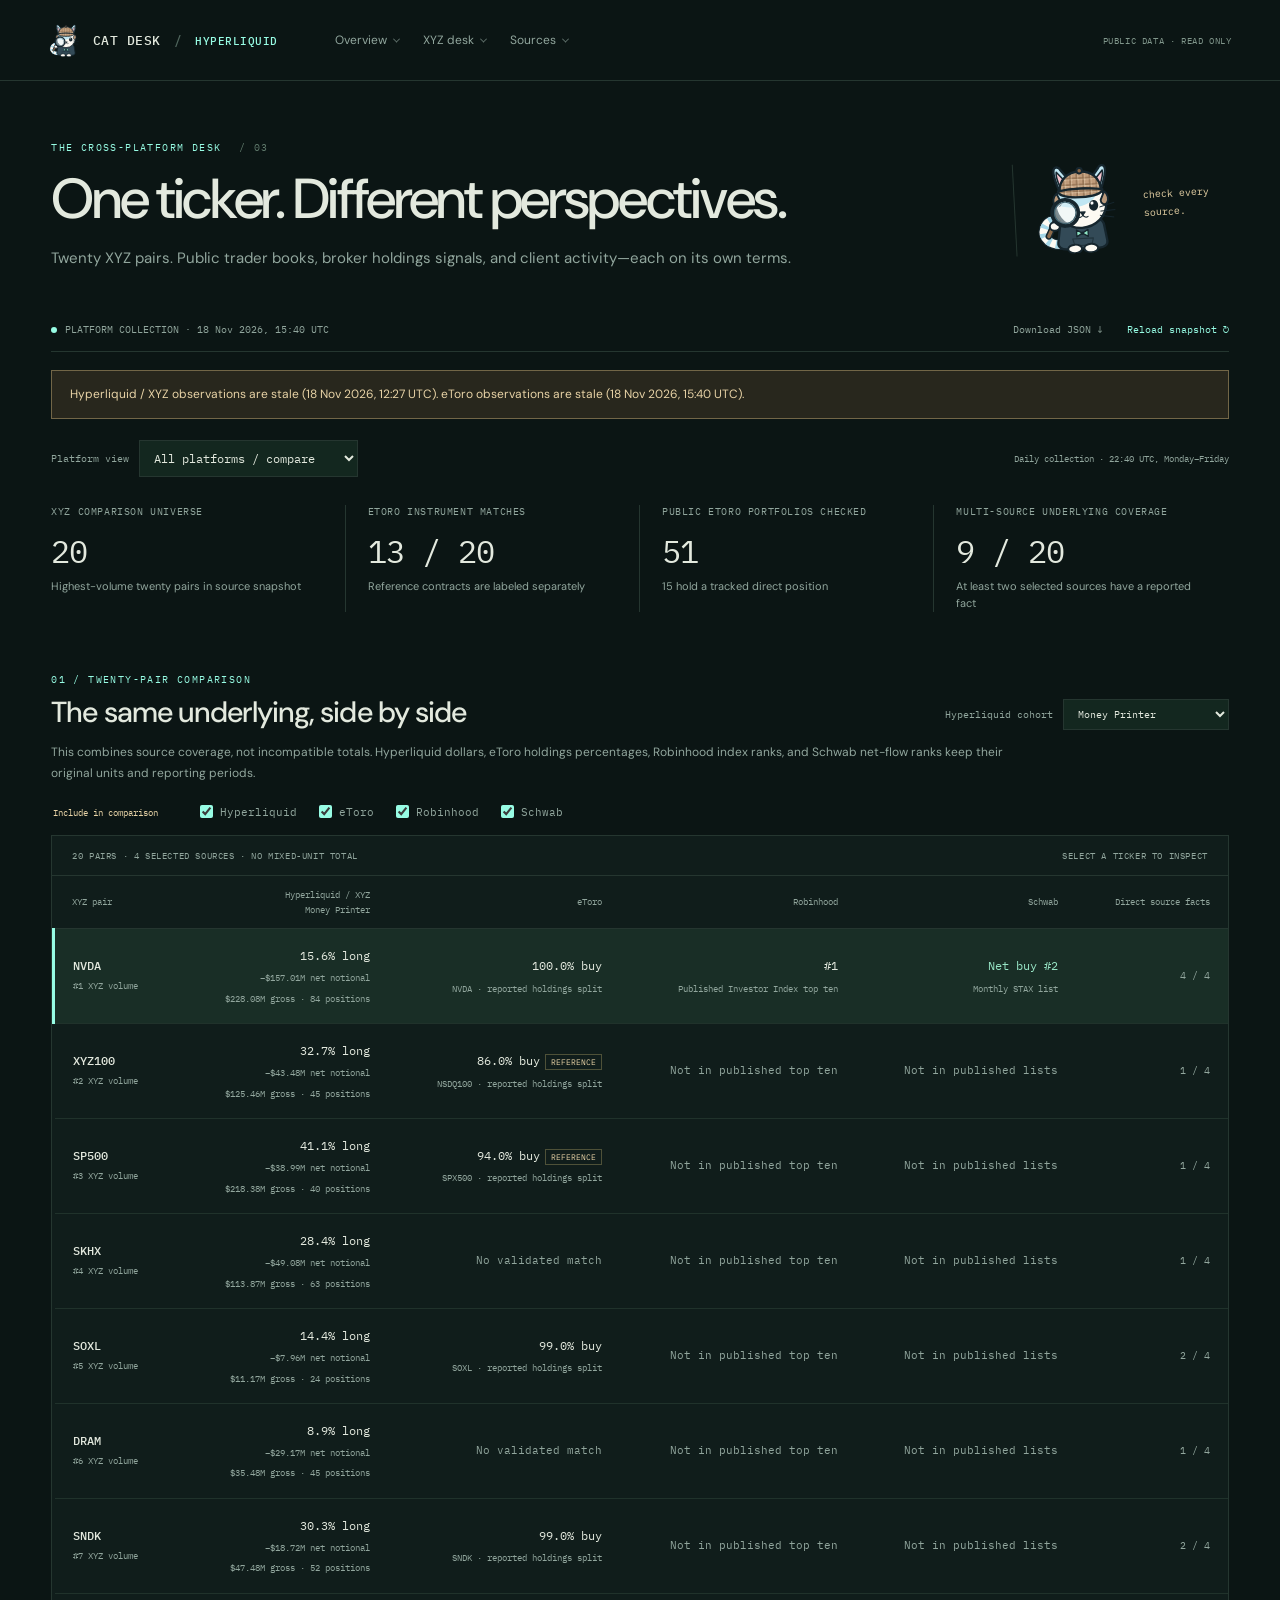
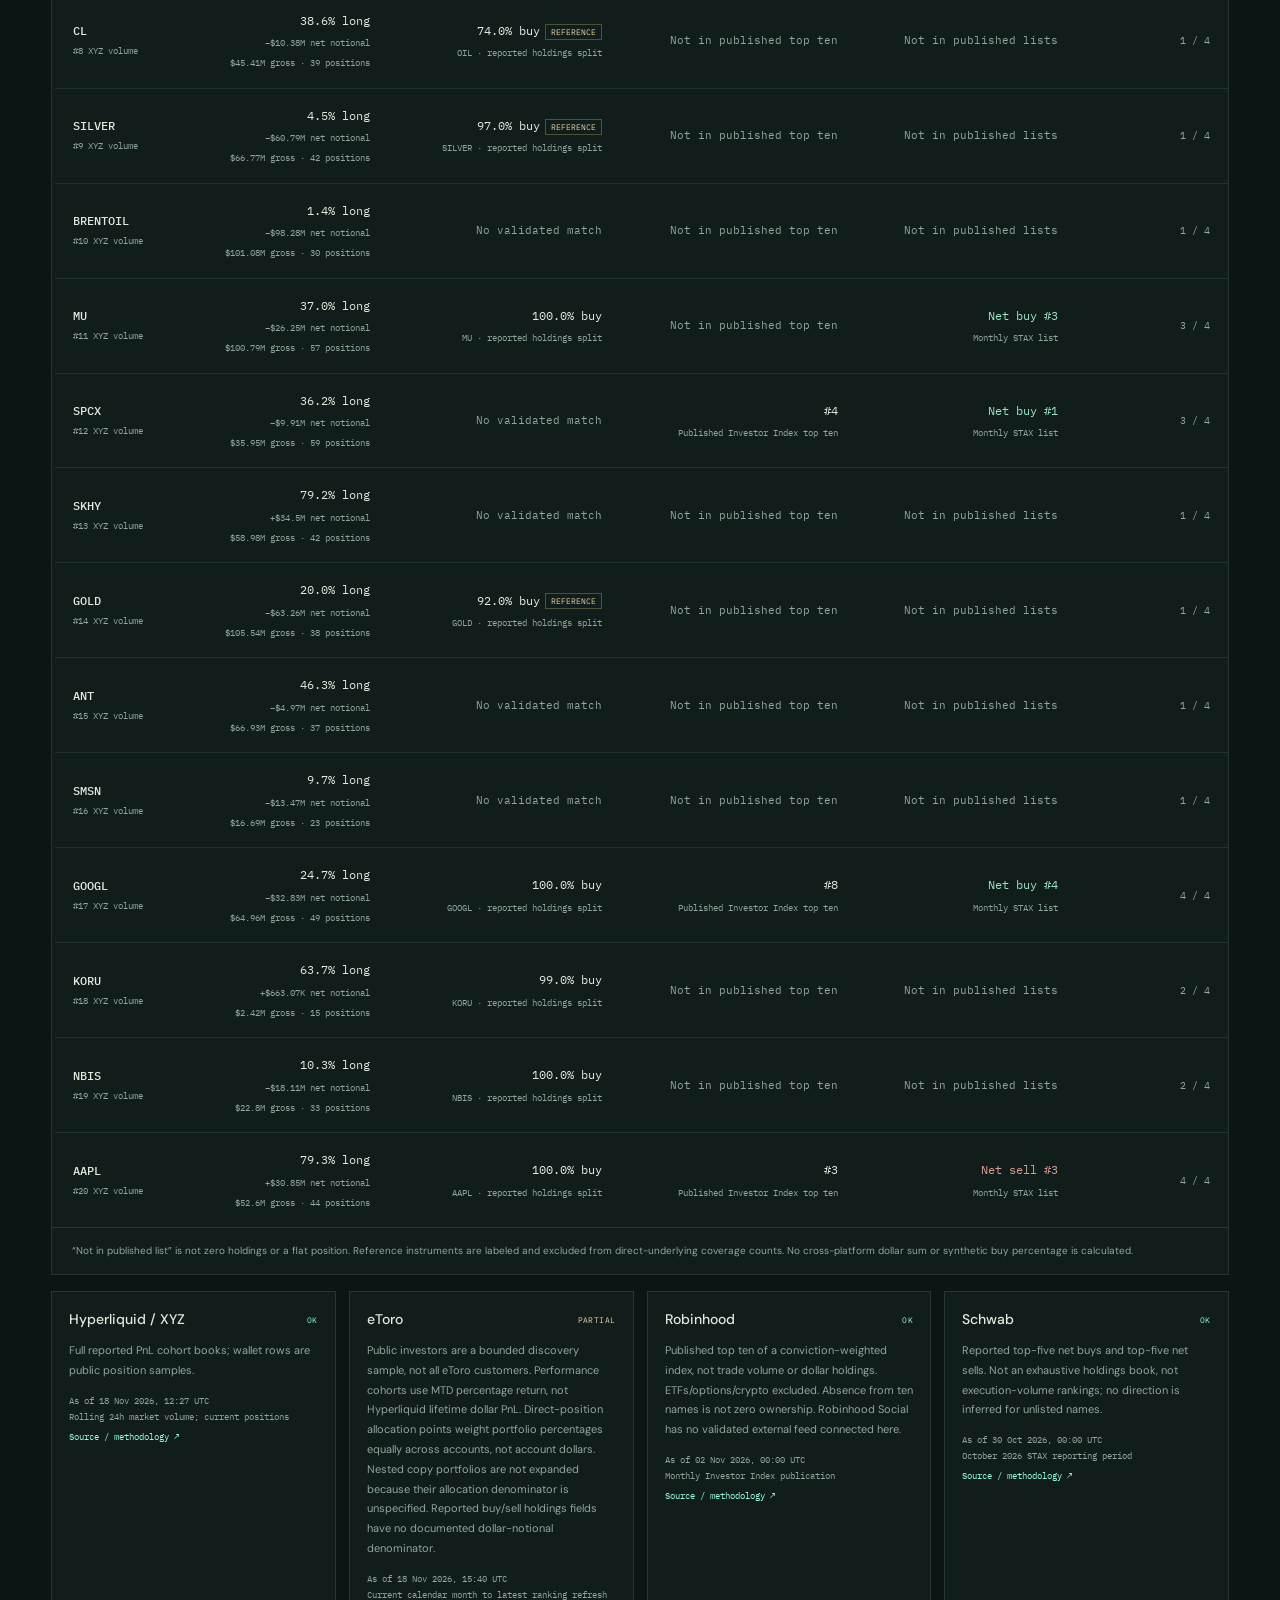
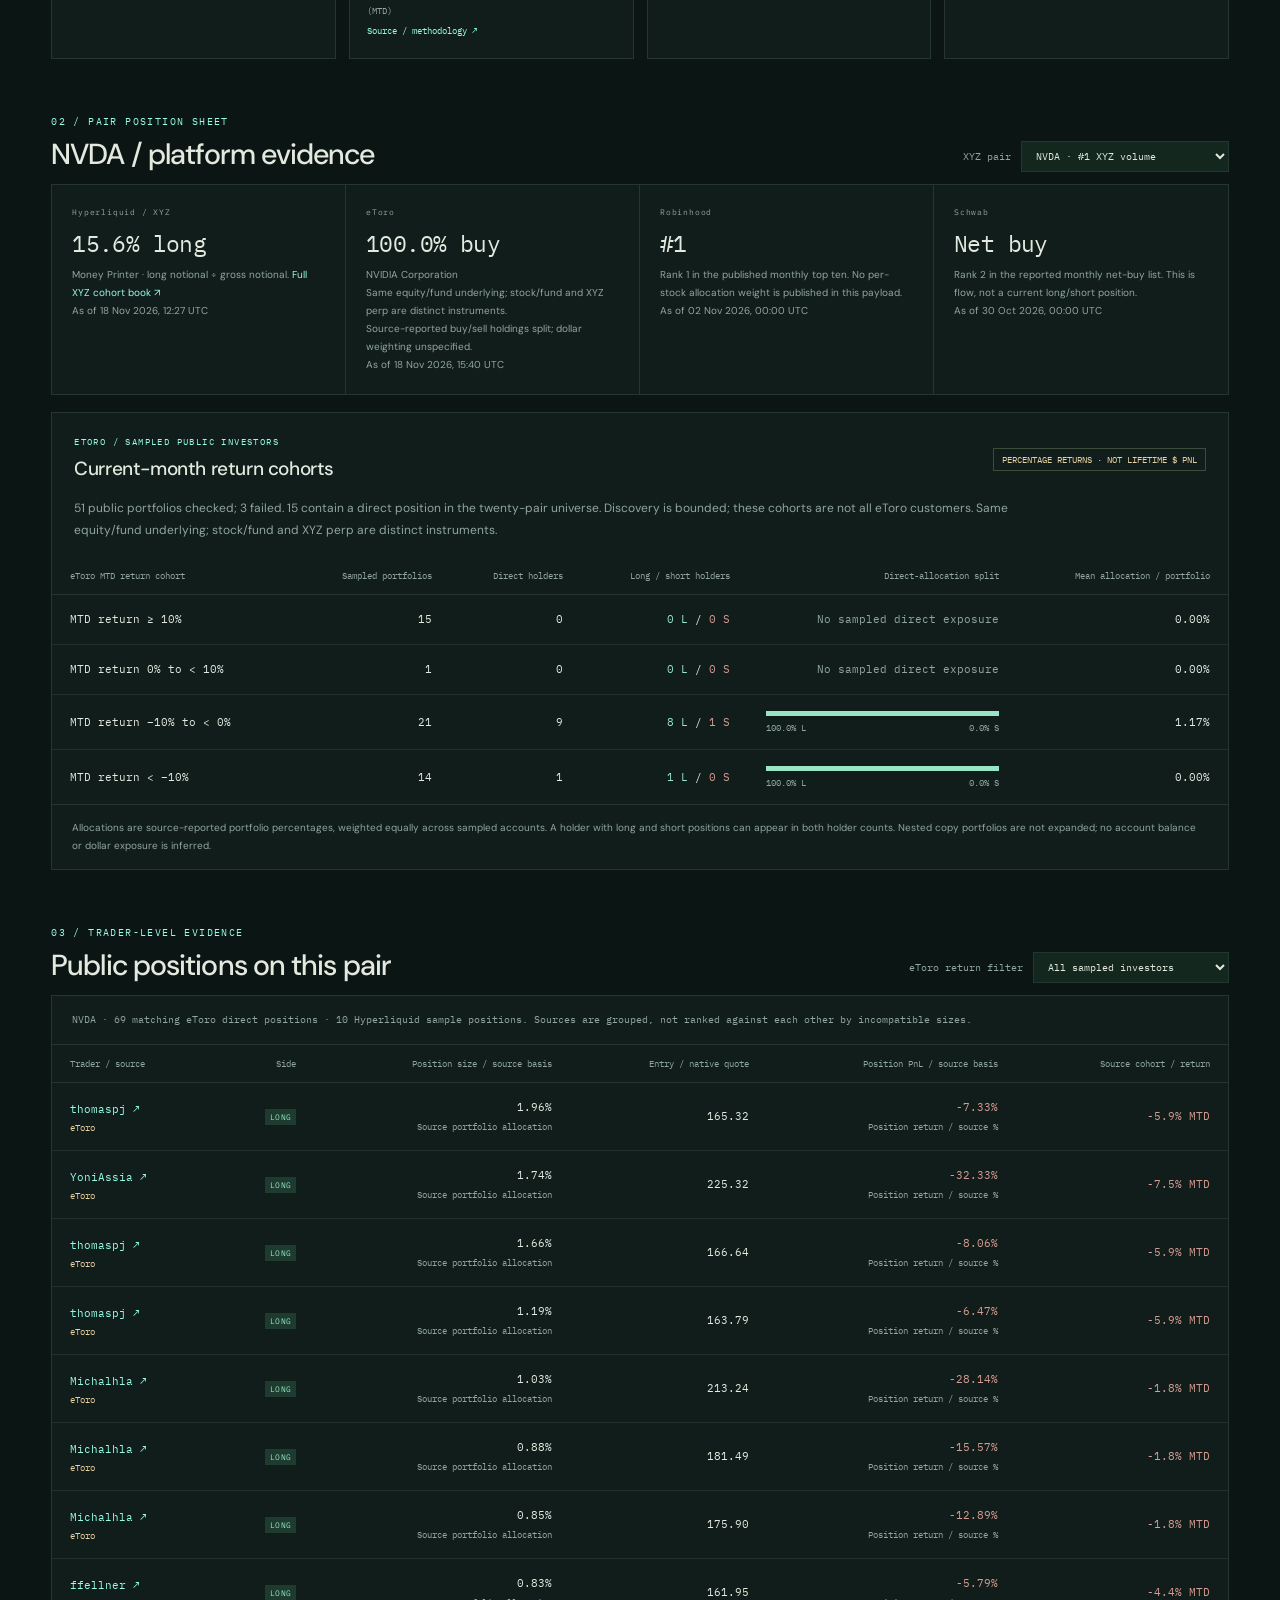
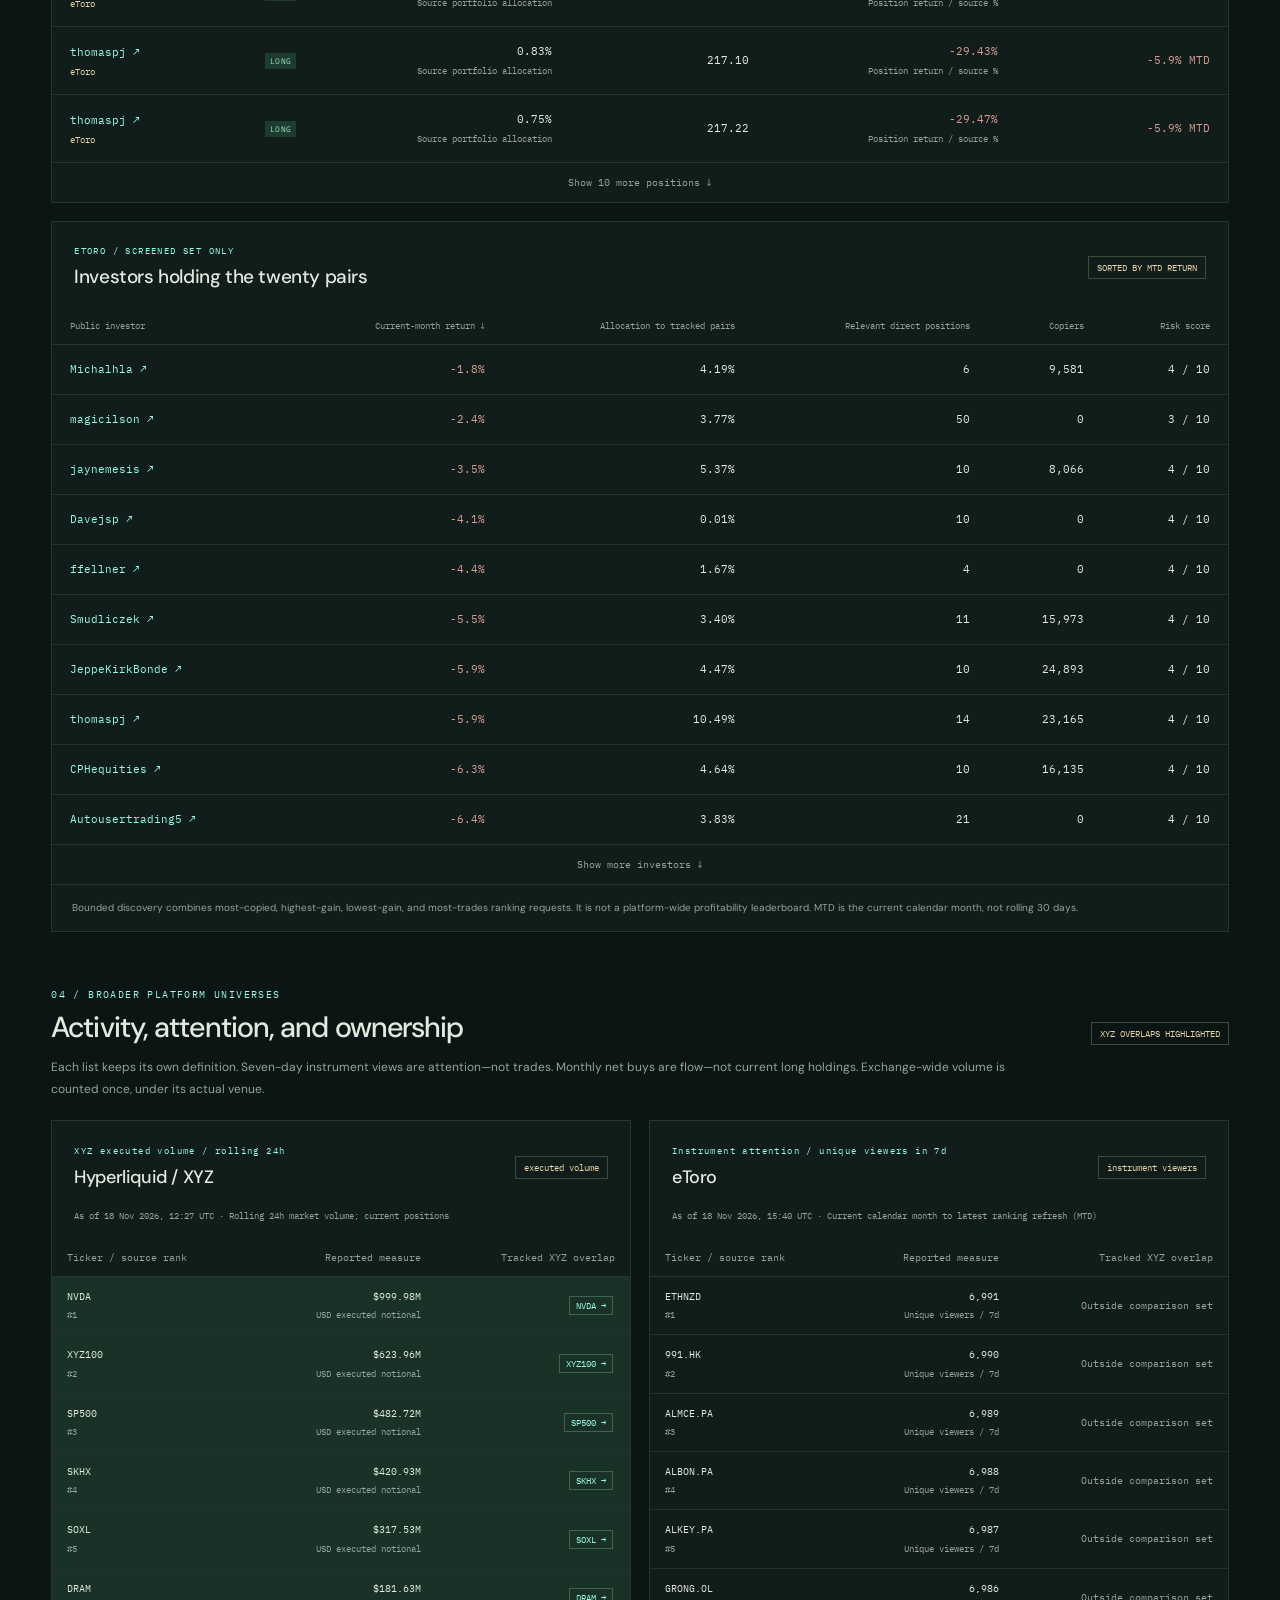
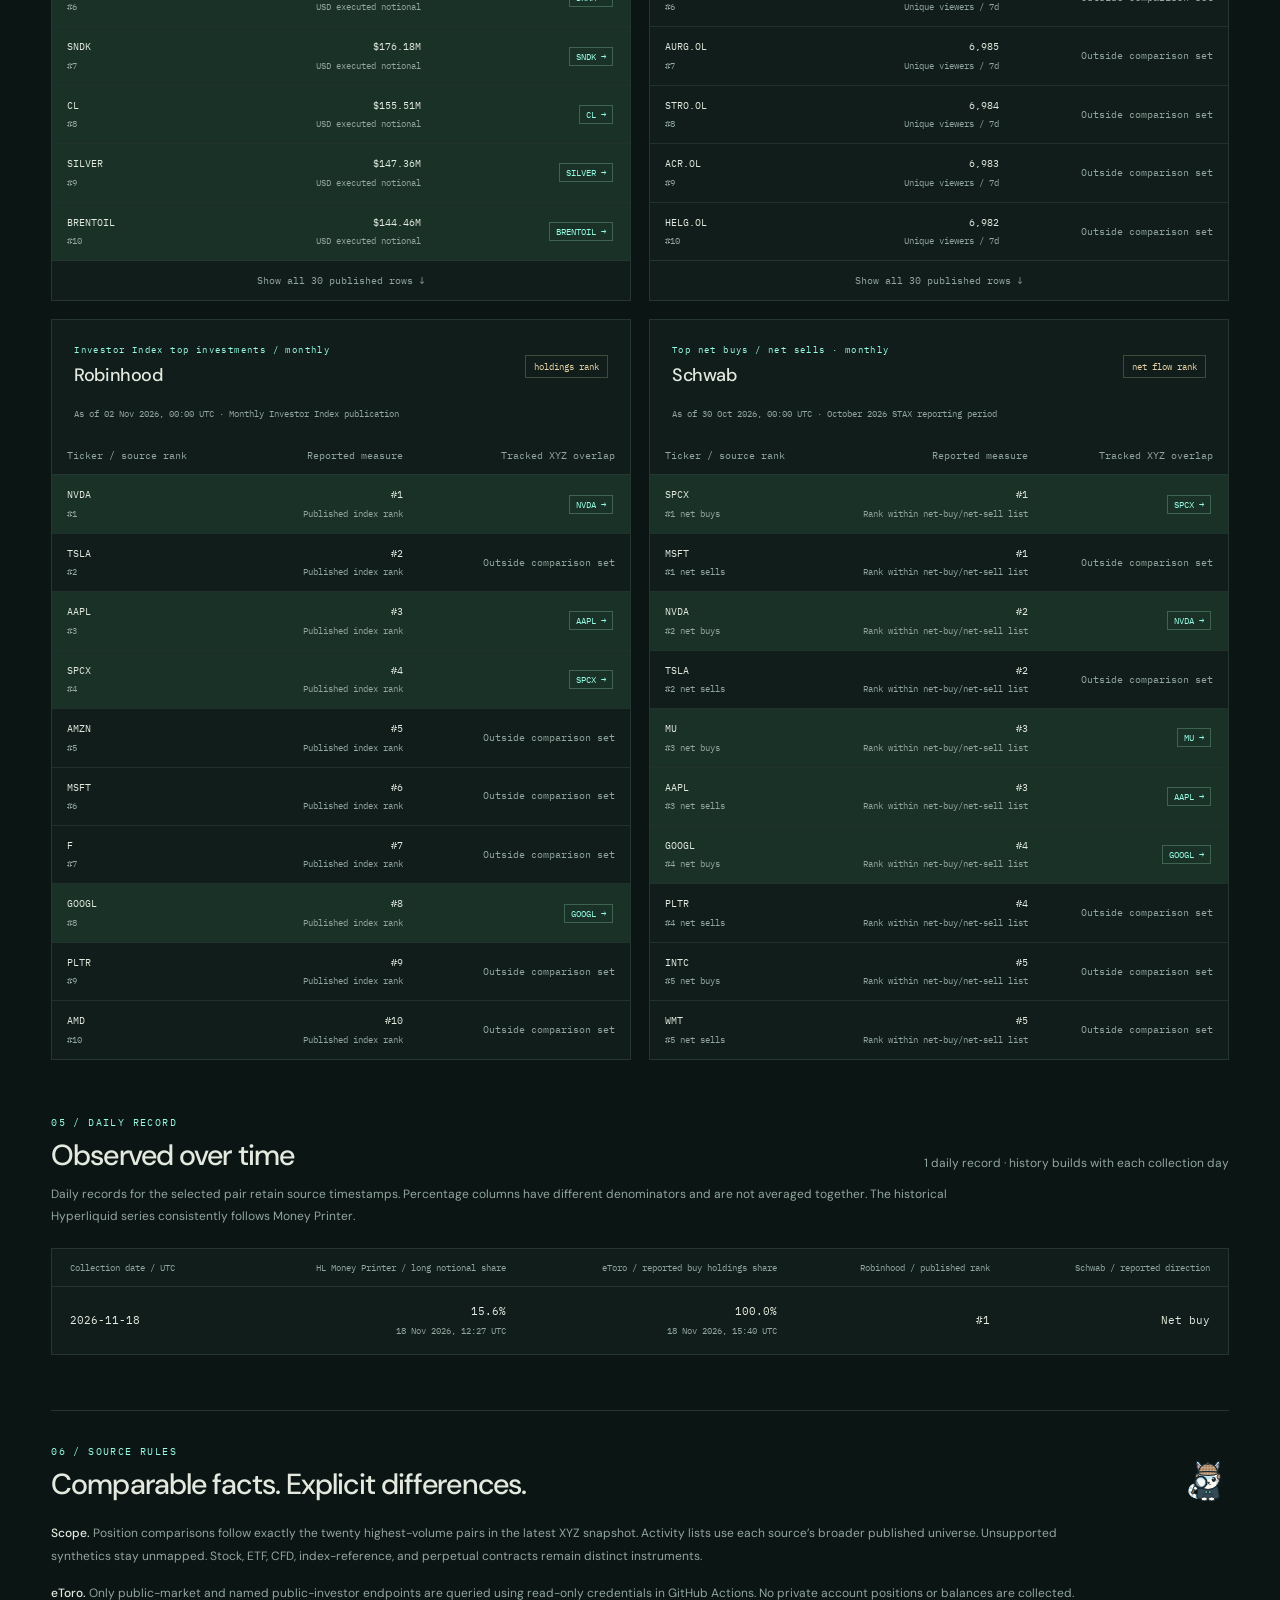
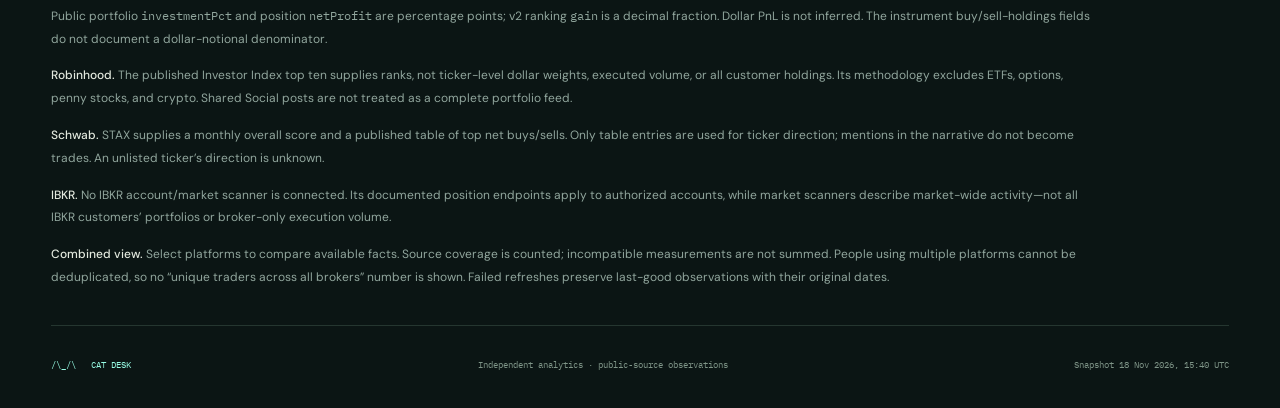
==== platforms.html @ 99322311 "Add individual and combined broker views with public eToro portfolios" ====
<!doctype html>
<html lang="en">
<head>
  <meta charset="utf-8">
  <meta name="viewport" content="width=device-width, initial-scale=1">
  <meta name="theme-color" content="#0b1514">
  <meta name="description" content="Compare twenty XYZ pairs with eToro public portfolios, Robinhood index investments, and Schwab client activity. Individual platform views and source-labeled comparisons.">
  <title>Across Platforms — Cat Desk</title>
  <link rel="icon" href="assets/cat-detective.svg" type="image/svg+xml">
  <link rel="stylesheet" href="styles.css">
  <link rel="stylesheet" href="platforms.css">
  <script src="nav.js" defer></script>
  <script src="platforms.js" defer></script>
</head>
<body>
  <a class="skip-link" href="#comparison">Skip to platform comparison</a>
  <header class="topbar">
    <a class="brand" href="index.html"><img src="assets/cat-detective.svg" width="34" height="34" alt=""><span>CAT DESK<span class="brand-divider">/</span><span class="brand-network">HYPERLIQUID</span></span></a>
    <button class="nav-burger" type="button" aria-expanded="false" aria-controls="site-nav">MENU</button>
    <nav id="site-nav" aria-label="Main navigation">
      <div class="nav-dd"><button type="button" aria-expanded="false">Overview</button><div class="nav-menu">
        <a href="index.html">Dashboard home</a>
        <a href="index.html#cohorts">Where the money sits</a>
        <a href="index.html#allocation">Asset allocation</a>
        <a href="index.html#book">Inside the book</a>
        <a href="index.html#positions">Largest open positions</a>
      </div></div>
      <div class="nav-dd"><button type="button" aria-expanded="false">XYZ desk</button><div class="nav-menu">
        <a href="xyz.html#matrix">Cohort matrix</a>
        <a href="xyz.html#pair-detail">Pair breakdown</a>
        <a href="xyz.html#pair-trades">Open trades</a>
        <a href="xyz.html#tradfi">TradFi markets</a>
        <a href="index.html#xyz">xyz specialists</a>
        <a href="platforms.html">Across platforms</a>
      </div></div>
      <div class="nav-dd"><button type="button" aria-expanded="false">Sources</button><div class="nav-menu">
        <a href="index.html#sources">Data sources</a>
        <a href="xyz.html#method">Coverage &amp; method</a>
      </div></div>
    </nav>
    <span class="desk-tag">PUBLIC DATA · READ ONLY</span>
  </header>

  <main class="container">
    <section class="hero" aria-labelledby="page-title"><div><p class="eyebrow">THE CROSS-PLATFORM DESK <span>/ 03</span></p><h1 id="page-title">One ticker. Different perspectives.</h1><p class="intro">Twenty XYZ pairs. Public trader books, broker holdings signals, and client activity—each on its own terms.</p></div><div class="hero-cat"><img src="assets/cat-detective.svg" width="92" height="92" alt="Detective cat mascot"><span>check every source.</span></div></section>
    <div class="statusbar"><span id="platform-freshness" role="status">Loading platform snapshots…</span><div><a href="data/platforms.json" download="cat-desk-platforms.json">Download JSON ↓</a><button type="button" id="platform-reload" class="text-button">Reload snapshot ↻</button></div></div>
    <div class="notice" id="platform-notice" role="status" hidden></div>
    <noscript><p class="notice">Enable JavaScript or download the <a href="data/platforms.json">platform snapshot</a>.</p></noscript>
    <div class="platform-toolbar"><div><label for="platform-view">Platform view</label><select id="platform-view"><option value="all">All platforms / compare</option><option value="hyperliquid">Hyperliquid / XYZ</option><option value="etoro">eToro</option><option value="robinhood">Robinhood</option><option value="schwab">Schwab</option><option value="ibkr">IBKR / access status</option></select></div><span>Daily collection · 22:40 UTC, Monday–Friday</span></div>
    <section id="platform-kpis" class="kpis" aria-label="Cross-platform coverage"></section>

    <section id="comparison" class="section" aria-labelledby="comparison-heading"><div class="section-head"><div><p class="eyebrow">01 / TWENTY-PAIR COMPARISON</p><h2 id="comparison-heading">The same underlying, side by side</h2></div><div class="platform-field"><label for="hl-cohort">Hyperliquid cohort</label><select id="hl-cohort"></select></div></div><p class="section-note">This combines source coverage, not incompatible totals. Hyperliquid dollars, eToro holdings percentages, Robinhood index ranks, and Schwab net-flow ranks keep their original units and reporting periods.</p>
      <fieldset class="compare-sources" id="compare-sources"><legend>Include in comparison</legend><label><input type="checkbox" value="hyperliquid" checked> Hyperliquid</label><label><input type="checkbox" value="etoro" checked> eToro</label><label><input type="checkbox" value="robinhood" checked> Robinhood</label><label><input type="checkbox" value="schwab" checked> Schwab</label></fieldset>
      <div class="panel"><div class="panel-meta"><span id="comparison-coverage"></span><span>SELECT A TICKER TO INSPECT</span></div><div class="table-scroll"><table class="platform-comparison"><thead id="comparison-head"></thead><tbody id="comparison-rows"></tbody></table></div><p class="footnote table-footnote">“Not in published list” is not zero holdings or a flat position. Reference instruments are labeled and excluded from direct-underlying coverage counts. No cross-platform dollar sum or synthetic buy percentage is calculated.</p></div>
      <div id="platform-cards" class="platform-cards" aria-label="Platform measurement and freshness"></div>
    </section>

    <section id="platform-pair" class="section" aria-labelledby="platform-pair-heading"><div class="section-head"><div><p class="eyebrow">02 / PAIR POSITION SHEET</p><h2 id="platform-pair-heading">Pair detail</h2></div><div class="platform-field"><label for="platform-pair-select">XYZ pair</label><select id="platform-pair-select"></select></div></div><div id="pair-facts" class="pair-facts"></div>
      <section id="etoro-cohorts" class="panel" aria-labelledby="etoro-cohort-heading"><div class="panel-heading"><div><p class="eyebrow">ETORO / SAMPLED PUBLIC INVESTORS</p><h3 id="etoro-cohort-heading">Current-month return cohorts</h3></div><span class="chip">PERCENTAGE RETURNS · NOT LIFETIME $ PNL</span></div><p class="section-note panel-note" id="etoro-sample-note"></p><div class="table-scroll"><table><thead><tr><th scope="col">eToro MTD return cohort</th><th scope="col">Sampled portfolios</th><th scope="col">Direct holders</th><th scope="col">Long / short holders</th><th scope="col">Direct-allocation split</th><th scope="col">Mean allocation / portfolio</th></tr></thead><tbody id="etoro-cohort-rows"></tbody></table></div><p class="footnote table-footnote">Allocations are source-reported portfolio percentages, weighted equally across sampled accounts. A holder with long and short positions can appear in both holder counts. Nested copy portfolios are not expanded; no account balance or dollar exposure is inferred.</p></section>
    </section>

    <section id="public-traders" class="section" aria-labelledby="public-trader-heading"><div class="section-head"><div><p class="eyebrow">03 / TRADER-LEVEL EVIDENCE</p><h2 id="public-trader-heading">Public positions on this pair</h2></div><div class="platform-field"><label for="public-cohort-filter">eToro return filter</label><select id="public-cohort-filter"><option value="all">All sampled investors</option><option value="positive">Non-negative MTD return</option><option value="negative">Negative MTD return</option><option value="strong_gain">MTD ≥ 10%</option><option value="gain">MTD 0% to &lt; 10%</option><option value="loss">MTD −10% to &lt; 0%</option><option value="large_loss">MTD &lt; −10%</option></select></div></div><div class="panel"><p class="coverage-strip" id="public-position-coverage"></p><div class="table-scroll"><table><thead><tr><th scope="col">Trader / source</th><th scope="col">Side</th><th scope="col">Position size / source basis</th><th scope="col">Entry / native quote</th><th scope="col">Position PnL / source basis</th><th scope="col">Source cohort / return</th></tr></thead><tbody id="public-position-rows"></tbody></table></div><button type="button" class="more-button" id="more-public-positions" hidden>Show more public positions ↓</button></div>
      <section id="etoro-investors" class="panel investor-panel" aria-labelledby="investor-heading"><div class="panel-heading"><div><p class="eyebrow">ETORO / SCREENED SET ONLY</p><h3 id="investor-heading">Investors holding the twenty pairs</h3></div><span class="chip">SORTED BY MTD RETURN</span></div><div class="table-scroll"><table><thead><tr><th scope="col">Public investor</th><th scope="col">Current-month return ↓</th><th scope="col">Allocation to tracked pairs</th><th scope="col">Relevant direct positions</th><th scope="col">Copiers</th><th scope="col">Risk score</th></tr></thead><tbody id="investor-rows"></tbody></table></div><button class="more-button" id="more-investors" type="button" hidden>Show more investors ↓</button><p class="footnote table-footnote">Bounded discovery combines most-copied, highest-gain, lowest-gain, and most-trades ranking requests. It is not a platform-wide profitability leaderboard. MTD is the current calendar month, not rolling 30 days.</p></section>
    </section>

    <section id="platform-activity" class="section" aria-labelledby="activity-heading"><div class="section-head"><div><p class="eyebrow">04 / BROADER PLATFORM UNIVERSES</p><h2 id="activity-heading">Activity, attention, and ownership</h2></div><span class="chip">XYZ OVERLAPS HIGHLIGHTED</span></div><p class="section-note">Each list keeps its own definition. Seven-day instrument views are attention—not trades. Monthly net buys are flow—not current long holdings. Exchange-wide volume is counted once, under its actual venue.</p><div id="activity-boards" class="activity-boards"></div></section>

    <section id="platform-history" class="section" aria-labelledby="history-heading"><div class="section-head"><div><p class="eyebrow">05 / DAILY RECORD</p><h2 id="history-heading">Observed over time</h2></div><span class="small muted" id="history-note"></span></div><p class="section-note">Daily records for the selected pair retain source timestamps. Percentage columns have different denominators and are not averaged together. The historical Hyperliquid series consistently follows Money Printer.</p><div class="panel"><div class="table-scroll"><table><thead id="platform-history-head"></thead><tbody id="platform-history-rows"></tbody></table></div></div></section>

    <section id="platform-method" class="section source-section" aria-labelledby="platform-method-heading"><div class="section-head"><div><p class="eyebrow">06 / SOURCE RULES</p><h2 id="platform-method-heading">Comparable facts. Explicit differences.</h2></div><img src="assets/cat-detective.svg" width="42" height="42" alt=""></div><div class="reading-guide platform-guide"><p><strong>Scope.</strong> Position comparisons follow exactly the twenty highest-volume pairs in the latest XYZ snapshot. Activity lists use each source’s broader published universe. Unsupported synthetics stay unmapped. Stock, ETF, CFD, index-reference, and perpetual contracts remain distinct instruments.</p><p><strong>eToro.</strong> Only public-market and named public-investor endpoints are queried using read-only credentials in GitHub Actions. No private account positions or balances are collected. Public portfolio <code>investmentPct</code> and position <code>netProfit</code> are percentage points; v2 ranking <code>gain</code> is a decimal fraction. Dollar PnL is not inferred. The instrument buy/sell-holdings fields do not document a dollar-notional denominator.</p><p><strong>Robinhood.</strong> The published Investor Index top ten supplies ranks, not ticker-level dollar weights, executed volume, or all customer holdings. Its methodology excludes ETFs, options, penny stocks, and crypto. Shared Social posts are not treated as a complete portfolio feed.</p><p><strong>Schwab.</strong> STAX supplies a monthly overall score and a published table of top net buys/sells. Only table entries are used for ticker direction; mentions in the narrative do not become trades. An unlisted ticker’s direction is unknown.</p><p><strong>IBKR.</strong> No IBKR account/market scanner is connected. Its documented position endpoints apply to authorized accounts, while market scanners describe market-wide activity—not all IBKR customers’ portfolios or broker-only execution volume.</p><p><strong>Combined view.</strong> Select platforms to compare available facts. Source coverage is counted; incompatible measurements are not summed. People using multiple platforms cannot be deduplicated, so no “unique traders across all brokers” number is shown. Failed refreshes preserve last-good observations with their original dates.</p></div></section>
    <footer><a class="footer-brand" href="index.html">/\_/\ &nbsp; CAT DESK</a><span>Independent analytics · public-source observations</span><span id="platform-build-time"></span></footer>
  </main>
</body>
</html>
---- styles.css ----
@import url('https://fonts.googleapis.com/css2?family=DM+Sans:wght@400;450;500;550;600;650;700&family=IBM+Plex+Mono:wght@400;450;500;600&display=swap');

:root{color-scheme:dark;--bg:#0b1514;--panel:#101d1b;--raised:#162622;--line:#253630;--text:#e3e9de;--muted:#91a69d;--mint:#97fce4;--long:#97e5c5;--short:#d79c91;--sand:#e8d3a6;--mono:'IBM Plex Mono',Consolas,monospace;--sans:'DM Sans',Arial,sans-serif}
*{box-sizing:border-box}html{scroll-behavior:smooth;scroll-padding-top:28px}body{margin:0;background:var(--bg);color:var(--text);font:14px/1.55 var(--sans);-webkit-font-smoothing:antialiased}a{color:var(--mint);text-decoration:none}a:hover{text-decoration:underline;text-underline-offset:4px}button,select{font:inherit}button,a,select{-webkit-tap-highlight-color:transparent}button,select{color:var(--text);cursor:pointer}button:focus-visible,a:focus-visible,select:focus-visible,summary:focus-visible{outline:2px solid var(--mint);outline-offset:4px}button{border:1px solid var(--line);background:var(--raised)}button:disabled{cursor:wait;opacity:.65}[hidden]{display:none!important}h1,h2,h3,p{margin:0}h1,h2,h3{font-weight:500}h1{font-size:clamp(36px,4.4vw,61px);line-height:1.1;letter-spacing:-2.3px;margin:13px 0 17px}h2{font-size:29px;letter-spacing:-.9px;line-height:1.2}h3{font-size:19px;letter-spacing:-.4px}.mono,code{font-family:var(--mono)}.muted{color:var(--muted)}.small{font-size:12px}.positive{color:var(--long)}.negative{color:var(--short)}.sr-only{position:absolute;width:1px;height:1px;padding:0;margin:-1px;overflow:hidden;clip:rect(0,0,0,0);white-space:nowrap;border:0}.skip-link{position:absolute;top:-50px;left:20px;background:var(--mint);color:var(--bg);padding:10px;z-index:5}.skip-link:focus{top:10px}
.topbar{min-height:81px;border-bottom:1px solid var(--line);display:flex;align-items:center;gap:46px;padding:14px 3.8%}.brand{display:flex;align-items:center;gap:10px;color:var(--text);font:500 13px var(--mono);white-space:nowrap;letter-spacing:.5px}.brand:hover{text-decoration:none}.brand-divider{color:#50665d;margin:0 13px}.brand-network{font-size:11px;color:var(--mint)}nav{display:flex;gap:28px}nav a{font-size:12px;color:var(--muted)}nav a:hover{color:var(--text)}.desk-tag{margin-left:auto;font:9px var(--mono);color:#80968b;letter-spacing:.6px;white-space:nowrap}.container{max-width:1380px;margin:auto;padding:0 4%}.hero{display:flex;align-items:center;justify-content:space-between;padding:59px 0 39px;gap:20px}.eyebrow{color:var(--mint);font:10px/1.5 var(--mono);letter-spacing:1.4px}.eyebrow span{color:#617b6d;margin-left:10px}.intro{font-size:15px;color:var(--muted)}.hero-cat{display:flex;align-items:center;gap:16px;padding:0 12px 0 20px;border-left:1px solid var(--line);transform:rotate(-3deg)}.hero-cat img{display:block}.hero-cat span{font:10px var(--mono);color:var(--sand);width:74px;line-height:1.8}.statusbar{display:flex;justify-content:space-between;align-items:center;border-bottom:1px solid var(--line);padding:13px 0;font:10px/1.6 var(--mono);color:var(--muted);gap:16px}.statusbar>div{display:flex;gap:24px;align-items:center;white-space:nowrap}.statusbar a{color:var(--muted)}.text-button{border:0;background:transparent;padding:0;color:var(--mint);font:inherit}.status-dot{display:inline-block;width:6px;height:6px;background:var(--mint);margin-right:8px;border-radius:50%}.stale .status-dot{background:var(--sand)}.stale{color:var(--sand)}.notice{border:1px solid #726647;background:#28271d;color:var(--sand);padding:14px 18px;font-size:12px;margin-top:18px;overflow-wrap:anywhere}.kpis{display:grid;grid-template-columns:repeat(4,1fr);padding:28px 0 5px}.kpi{padding:0 22px;border-right:1px solid var(--line)}.kpi:first-child{padding-left:0}.kpi:last-child{border:0}.kpi-label{font:10px var(--mono);color:var(--muted);letter-spacing:.6px}.kpi-value{font:400 clamp(23px,2.5vw,34px) var(--mono);letter-spacing:-1px;margin:12px 0 6px}.kpi-sub{font-size:11px;color:var(--muted)}
.section{margin-top:55px}.section-head{display:flex;align-items:flex-end;justify-content:space-between;gap:20px;margin-bottom:12px}.section-head .eyebrow{margin-bottom:8px}.section-note{font-size:12px;color:var(--muted);max-width:960px;line-height:1.8;margin:0 0 20px}.segmented{display:inline-flex;border:1px solid var(--line);padding:3px;gap:3px;flex-shrink:0}.segmented button{font-size:11px;padding:7px 13px;border:0;background:transparent;color:var(--muted)}.segmented button[aria-pressed=true]{background:#294239;color:var(--mint)}.panel{border:1px solid var(--line);background:var(--panel)}.panel-meta{display:flex;align-items:center;justify-content:space-between;padding:14px 20px;font:9px var(--mono);letter-spacing:.6px;color:var(--muted);gap:20px;border-bottom:1px solid var(--line)}.legend{display:inline-flex;align-items:center;gap:7px;white-space:nowrap}.legend i{height:6px;width:6px;display:inline-block}.long-dot{background:var(--long)}.short-dot{background:var(--short);margin-left:10px}.table-scroll{overflow-x:auto;scrollbar-width:thin;scrollbar-color:#385348 transparent}table{width:100%;border-collapse:collapse;font-size:12px;text-align:right;white-space:nowrap;font-variant-numeric:tabular-nums}th{font:9px var(--mono);font-weight:400;color:var(--muted);padding:13px 18px;text-align:right;border-bottom:1px solid var(--line)}td{padding:16px 18px;border-bottom:1px solid #20322b;font-family:var(--mono);font-size:11px}th:first-child,td:first-child{text-align:left}tbody tr:last-child td{border-bottom:0}tbody tr:hover{background:#152821}.cohort-table td{padding-top:15px;padding-bottom:15px}.cohort-table th:first-child{width:21%}.cohort-table td:first-child{border-left:3px solid transparent;padding-left:17px}.cohort-table tr.selected{background:#192e26}.cohort-table tr.selected td:first-child{border-left-color:var(--mint)}.cohort-name{font:500 12px var(--sans);padding:0;background:transparent;border:0;text-align:left;color:var(--text)}.cohort-name:hover{color:var(--mint)}.range{display:block;font:9px var(--mono);color:var(--muted);margin-top:4px}.subvalue{display:block;color:var(--muted);font-size:9px;margin-top:4px}.bias-col{min-width:202px}.bias-bar{display:flex;width:100%;height:5px;overflow:hidden;background:#243b32}.bias-bar .long{background:var(--long)}.bias-bar .short{background:var(--short)}.bias-labels{display:flex;justify-content:space-between;font:9px var(--mono);margin-top:6px;color:var(--muted)}.asset-pill{display:inline-block;font:10px var(--mono);padding:3px 6px;color:var(--sand);background:#2b3023;border:1px solid #424735}.detail-grid{display:grid;grid-template-columns:1.15fr 1fr;gap:18px;margin-top:18px}.panel-heading{padding:22px 22px 15px;display:flex;justify-content:space-between;align-items:center;gap:16px}.panel-heading .eyebrow{font-size:9px;margin-bottom:5px}.chip{border:1px solid #3c4c3b;color:var(--sand);font:9px var(--mono);padding:5px 8px;white-space:nowrap}.allocation-summary{display:flex;align-items:baseline;gap:12px;padding:0 22px 20px}.allocation-summary strong{font:26px var(--mono);font-weight:400;letter-spacing:-1px}.allocation-summary span{font-size:11px;color:var(--muted)}.allocation-list{padding:0 22px}.allocation-row{display:grid;grid-template-columns:100px 1fr 75px 42px;gap:10px;align-items:center;margin-bottom:15px;font:10px var(--mono)}.allocation-row .bias-bar{height:8px}.allocation-name{overflow:hidden;text-overflow:ellipsis;white-space:nowrap;color:var(--text)}.allocation-value,.allocation-share{text-align:right}.allocation-share{color:var(--muted)}.allocation-other .bias-bar span{background:#5e6d57}.footnote{color:var(--muted);font-size:10px;line-height:1.8}.allocation-panel>.footnote,.book-panel>.footnote{margin:20px 22px 22px}.book-stats{display:grid;grid-template-columns:1fr 1fr;padding:4px 22px 22px;gap:22px 16px}.book-stat span{font:9px var(--mono);color:var(--muted);display:block;line-height:1.5}.book-stat strong{font:21px var(--mono);font-weight:400;display:block;margin-top:7px}.book-stat small{font-size:10px;color:var(--muted)}.mini-cat{font:18px var(--mono);color:var(--sand)}.chart-header{display:flex;justify-content:space-between;margin:0 22px 10px;padding-top:18px;border-top:1px solid var(--line);font:9px var(--mono);color:var(--muted);gap:10px}.exposure-chart{padding:0 22px}.exposure-chart svg{width:100%;height:124px;display:block;overflow:visible}.chart-axis{font:9px var(--mono);fill:var(--muted)}.positions-panel{margin-top:18px}.positions-panel>.footnote{margin:0 22px 12px}.filter-pair{display:flex;gap:8px}select{border:1px solid var(--line);background:#13271f;padding:7px 26px 7px 10px;border-radius:0;font:10px var(--mono)}.wallet-name{display:block;font:12px var(--sans);color:var(--text);max-width:190px;overflow:hidden;text-overflow:ellipsis}.wallet-address{font:10px var(--mono);color:var(--muted)}.trade-label{display:flex;align-items:center;gap:8px;justify-content:flex-end}.side-tag{font:8px var(--mono);padding:3px 5px;letter-spacing:.4px}.side-tag.long{color:var(--long);background:#1e3b2f}.side-tag.short{color:var(--short);background:#3a2d29}.more-button{width:100%;background:transparent;border:0;border-top:1px solid var(--line);color:var(--muted);font:10px var(--mono);padding:13px}.more-button:hover{color:var(--mint);background:var(--raised)}.coverage-strip{padding:15px 20px;border-bottom:1px solid var(--line);font:10px/1.8 var(--mono);color:var(--muted)}.coverage-strip strong{font-weight:400;color:var(--text)}.coverage-strip .separator{margin:0 12px;color:#50654f}.table-footnote{padding:14px 20px;border-top:1px solid var(--line)}.trader-table th:first-child{width:22%}.trader-button{display:flex;gap:13px;align-items:center;padding:0;background:none;border:0;text-align:left}.rank{font:10px var(--mono);color:var(--muted)}.trader-button:hover .wallet-name{color:var(--mint)}.share-meter{display:flex;align-items:center;gap:10px;justify-content:flex-end}.share-meter>span{display:block;background:#294137;width:60px;height:4px}.share-meter i{display:block;background:var(--mint);height:100%}.trader-detail{margin-top:18px}.trader-detail .section-note{padding:0 22px;margin-bottom:13px}.trader-detail .panel-heading>a{font:10px var(--mono)}.empty-cell{text-align:left!important;color:var(--muted);white-space:normal;line-height:1.8;padding:24px;font:12px var(--sans)}.method-details{margin-top:15px;border-bottom:1px solid var(--line);font-size:12px;color:var(--muted)}.method-details summary{padding:13px 0;cursor:pointer;color:var(--muted);font:10px var(--mono);line-height:1.8}.method-details summary:hover{color:var(--mint)}.method-details>div{padding:10px 0 22px;line-height:1.9;max-width:1000px}.method-details p+p{margin-top:10px}.incomplete-list{padding-left:20px}.incomplete-list li{margin-top:6px}.source-section{border-top:1px solid var(--line);padding-top:33px}.source-grid{display:grid;grid-template-columns:repeat(3,1fr);gap:30px;margin:25px 0 18px}.source-grid article{border-top:1px solid var(--line);padding-top:18px}.source-number{font:10px var(--mono);color:#728c7c}.source-grid h3{font-size:15px;letter-spacing:0;margin:9px 0}.source-grid p{font-size:12px;color:var(--muted);line-height:1.9;margin-bottom:13px}.source-grid a{font:10px var(--mono)}.source-grid .source-time{font:9px/1.8 var(--mono);margin-top:14px;color:#859b8e}.reading-guide strong{color:var(--text);font-weight:500}footer{padding:31px 0 35px;margin-top:36px;display:flex;justify-content:space-between;align-items:center;gap:20px;border-top:1px solid var(--line);font:9px/1.8 var(--mono);color:#7e9487}.footer-brand{color:var(--mint);white-space:nowrap}::selection{background:#3e6652;color:white}
@media(min-width:1500px){.container{padding:0 36px}}
@media(max-width:1100px){.topbar{gap:26px}.desk-tag{display:none}nav{margin-left:auto;gap:20px}.hero-cat span{display:none}.hero-cat{padding-left:10px}.detail-grid{grid-template-columns:1fr 1fr}.allocation-row{grid-template-columns:84px 1fr 64px 35px;gap:7px}.allocation-row,.chart-header{font-size:9px}.source-grid{gap:20px}footer{flex-wrap:wrap}}
@media(max-width:760px){.topbar{padding:15px 5%;flex-wrap:wrap;gap:16px}.brand{font-size:12px}.brand-network{font-size:10px}nav{width:100%;margin:0;justify-content:space-between;gap:10px}nav a{font-size:11px}.container{padding:0 5%}.hero{padding:34px 0 23px}.hero-cat{border:0;padding:0}.hero-cat img{height:62px;width:62px}h1{font-size:38px;letter-spacing:-1.7px}.intro{font-size:12px;max-width:300px}.eyebrow{font-size:9px;letter-spacing:1px}.statusbar{align-items:flex-start;flex-direction:column;gap:8px}.statusbar>div{width:100%;justify-content:space-between}.kpis{grid-template-columns:1fr 1fr;gap:25px 0;padding-top:24px}.kpi{padding:0 12px}.kpi:nth-child(3){padding-left:0}.kpi:nth-child(2){border:0}.kpi-label{font-size:8px}.kpi-value{font-size:26px}.kpi-sub{font-size:10px}.section{margin-top:38px}.section-head{align-items:flex-start}.section-head h2{font-size:23px}.segmented{margin-top:5px}.segmented button{padding:6px 8px;font-size:9px}.section-note{font-size:11px}.panel-meta{padding:12px;font-size:8px;letter-spacing:0;align-items:flex-start}.panel-meta>span:first-child{max-width:160px}.detail-grid{grid-template-columns:1fr;gap:15px;margin-top:15px}.allocation-row{grid-template-columns:96px 1fr 67px 35px;font-size:10px}.allocation-row .bias-bar{height:7px}.panel-heading{padding:18px 16px 14px;align-items:flex-start}.panel-heading h3{font-size:17px}.allocation-list{padding:0 16px}.allocation-summary{padding-left:16px}.positions-panel .panel-heading{flex-direction:column;gap:12px}.positions-panel>.footnote{margin-left:16px}.filter-pair{width:100%}.filter-pair select{flex:1}.coverage-strip{padding:13px 16px;font-size:9px}.coverage-strip .separator{margin:0 6px}.table-footnote{padding:13px 16px}.chip{font-size:8px;padding:4px 6px}.source-grid{grid-template-columns:1fr;gap:18px}.source-grid p{max-width:560px}.source-grid article{padding-top:14px}.source-grid h3{margin:5px 0}.source-grid p{margin-bottom:7px}.source-grid .source-time{margin-top:10px}footer{display:grid;gap:10px;padding-top:22px;margin-top:20px}.trader-detail .panel-heading{flex-direction:column;gap:8px}.trader-detail .section-note{padding:0 16px}}
@media(prefers-reduced-motion:reduce){html{scroll-behavior:auto}}

/* Shared dropdown navigation (identical on every page) */
.nav-burger{display:none}
.topbar nav{display:flex;align-items:center;gap:2px;margin:0}
.topbar nav>a,.nav-dd>button{display:flex;align-items:center;gap:7px;padding:8px 11px;border:0;background:transparent;font:12px var(--sans);color:var(--muted);white-space:nowrap}
.topbar nav>a:hover,.nav-dd>button:hover{color:var(--text);text-decoration:none}
.nav-dd{position:relative}
.nav-dd>button{cursor:pointer}
.nav-dd>button::after{content:'';width:4px;height:4px;border-right:1px solid currentColor;border-bottom:1px solid currentColor;transform:rotate(45deg) translate(-1px,-1px);opacity:.65;transition:transform .15s ease}
.nav-dd.open>button{color:var(--mint)}
.nav-dd.open>button::after{transform:rotate(225deg) translate(-1px,-1px)}
.nav-menu{display:none;position:absolute;top:calc(100% + 9px);left:0;z-index:30;min-width:238px;padding:6px;background:#0d1a17;border:1px solid var(--line);box-shadow:0 18px 42px rgba(0,0,0,.55)}
/* Bridge the 9px gap so hover survives the trip from trigger to menu */
.nav-menu::before{content:'';position:absolute;left:0;right:0;top:-9px;height:9px}

.nav-menu a{display:block;padding:9px 12px;font-size:11.5px;color:var(--muted);white-space:nowrap}
.nav-menu a:hover{background:var(--raised);color:var(--text);text-decoration:none}
.nav-dd.open>.nav-menu{display:block}
@media (hover:hover) and (min-width:901px){.nav-dd:hover>.nav-menu{display:block}.nav-dd:hover>button{color:var(--text)}}
@media (max-width:900px){
  .topbar{flex-wrap:wrap;gap:12px;padding-top:14px;padding-bottom:14px}
  .nav-burger{display:inline-block;order:3;margin-left:auto;padding:8px 11px;background:transparent;border:1px solid var(--line);font:9px var(--mono);letter-spacing:.7px;color:var(--muted)}
  .nav-burger:hover{color:var(--mint);border-color:#3c584b}
  .topbar nav{order:4;display:none;width:100%;flex-direction:column;align-items:stretch;gap:0;margin:0;padding-top:6px;border-top:1px solid var(--line)}
  .topbar nav.open{display:flex}
  .topbar nav>a,.nav-dd>button{justify-content:flex-start;width:100%;padding:12px 2px;border-bottom:1px solid #1b2b25;font-size:13px}
  .nav-dd>button::after{margin-left:auto;margin-right:6px}
  .nav-menu{position:static;display:none;min-width:0;padding:2px 0 6px 14px;border:0;background:transparent;box-shadow:none}
  .nav-dd.open>.nav-menu{display:block}
  .nav-menu a{padding:10px 0;font-size:12px;border-bottom:1px dashed #1b2b25;white-space:normal}
  .nav-menu a:last-child{border-bottom:0}
}
---- platforms.css ----
.platform-toolbar{display:flex;align-items:center;justify-content:space-between;gap:20px;padding:21px 0 0}
.platform-toolbar>div,.platform-field{display:flex;align-items:center;gap:10px}
.platform-toolbar label,.platform-field label{font:10px var(--mono);color:var(--muted)}
.platform-toolbar>span{font:9px var(--mono);color:var(--muted)}
.platform-toolbar select{font-size:12px;padding-top:9px;padding-bottom:9px}
.platform-field{flex-shrink:0}
.compare-sources{display:flex;flex-wrap:wrap;gap:14px 22px;border:0;padding:0;margin:0 0 16px;font:11px var(--mono);color:var(--muted)}
.compare-sources legend{float:left;margin-right:18px;font-size:9px;padding-top:2px;color:var(--sand)}
.compare-sources label{display:flex;align-items:center;gap:7px;cursor:pointer}
.compare-sources input{accent-color:var(--mint);margin:0}
.platform-comparison td:first-child{border-left:3px solid transparent}
.platform-comparison tr.pair-selected{background:#192e26}
.platform-comparison tr.pair-selected td:first-child{border-left-color:var(--mint)}
.pair-select-button{background:transparent;border:0;padding:0;color:var(--text);font:500 12px var(--mono)}
.pair-select-button:hover{color:var(--mint)}
.metric-cell{line-height:1.8;font-size:12px}
.metric-cell .subvalue{font-size:9px;max-width:220px;white-space:normal}
.reference-tag{display:inline-block;font:8px var(--mono);color:var(--sand);border:1px solid #4e5138;padding:2px 5px;margin-left:5px;vertical-align:middle}
.coverage-badge{color:var(--muted);font-size:10px}
.platform-cards{display:grid;grid-template-columns:repeat(4,1fr);gap:13px;margin-top:16px}
.platform-card{border:1px solid var(--line);background:var(--panel);padding:17px;min-width:0}
.platform-card .card-title{display:flex;justify-content:space-between;align-items:center;gap:8px;margin-bottom:10px}
.platform-card h3{font-size:14px;letter-spacing:0}
.source-status{font:8px var(--mono);letter-spacing:.4px;color:var(--mint)}
.source-status.unavailable,.source-status.not_connected{color:var(--muted)}
.source-status.retained,.source-status.partial{color:var(--sand)}
.platform-card p{font-size:11px;line-height:1.8;color:var(--muted)}
.platform-card .source-time{font:9px/1.8 var(--mono);margin-top:12px}
.platform-card a{font:9px var(--mono)}
.pair-facts{display:grid;grid-template-columns:repeat(4,1fr);border:1px solid var(--line);background:var(--panel);margin-bottom:17px}
.pair-fact{padding:20px;border-right:1px solid var(--line);min-width:0}
.pair-fact:last-child{border-right:0}
.pair-fact .eyebrow{font-size:8px;letter-spacing:.8px}
.pair-fact strong{font:23px var(--mono);letter-spacing:-.6px;display:block;margin:9px 0 8px}
.pair-fact p{font-size:10px;color:var(--muted);line-height:1.8;overflow-wrap:anywhere}
.panel-note{margin:0 22px 16px}
.investor-panel{margin-top:18px}
.activity-boards{display:grid;grid-template-columns:1fr 1fr;gap:18px;align-items:start}
.activity-board{min-width:0}
.activity-board .panel-heading h3{font-size:18px}
.activity-board .panel-heading .eyebrow{max-width:300px;line-height:1.7}
.activity-board th,.activity-board td{padding:12px 15px;font-size:10px}
.activity-board tr.overlap-row{background:#193127}
.overlap-link{border:1px solid #3e6350;color:var(--mint);background:transparent;padding:3px 6px;font:9px var(--mono);white-space:nowrap;margin:2px}
.overlap-link:hover{background:#2d4d3c}
.source-caption{padding:0 22px 15px;font:9px/1.9 var(--mono);color:var(--muted)}
.activity-unavailable{padding:0 22px 22px;color:var(--muted);font-size:12px;line-height:1.8}
.platform-guide{color:var(--muted);font-size:12px;line-height:1.9;max-width:1050px;padding-top:9px}
.platform-guide strong{color:var(--text);font-weight:500}
.platform-guide p+p{margin-top:14px}
.position-source{display:block;color:var(--sand);font:9px var(--mono);margin-top:4px}
.position-source+p{font-size:9px;color:var(--muted);margin-top:4px}
.single-platform .platform-cards,.single-platform .pair-facts{grid-template-columns:1fr}
.single-platform .pair-fact{border:0}
@media(max-width:1100px){.platform-cards,.pair-facts{grid-template-columns:1fr 1fr}.pair-fact:nth-child(2){border-right:0}.pair-fact:nth-child(-n+2){border-bottom:1px solid var(--line)}.hero-cat{display:none}}
@media(max-width:760px){.platform-toolbar{align-items:flex-start;flex-direction:column;gap:12px}.platform-toolbar>div{width:100%;justify-content:space-between}.platform-toolbar>span{font-size:8px}.platform-field{width:100%;justify-content:space-between}.platform-field select{max-width:67%;font-size:9px;min-width:0}.section-head{flex-wrap:wrap;gap:15px}.compare-sources{gap:12px 17px;font-size:10px}.compare-sources legend{float:none;margin-bottom:12px;font-size:9px}.platform-cards{grid-template-columns:1fr 1fr;gap:10px}.platform-card{padding:12px}.platform-card h3{font-size:13px}.platform-card p{font-size:10px}.platform-card .card-title{align-items:flex-start;flex-wrap:wrap}.pair-fact{padding:15px}.pair-fact strong{font-size:22px}.pair-fact p{font-size:9px}.pair-fact .eyebrow{font-size:7px}.activity-boards{grid-template-columns:1fr;gap:15px}.panel-note{margin:0 16px 13px}.platform-guide{font-size:11px}.chip{white-space:normal;font-size:8px;max-width:145px}.panel-heading{align-items:flex-start}.activity-board .panel-heading .chip{max-width:90px}.source-caption{padding:0 16px 12px}.kpi-label{line-height:1.7}h1{font-size:37px}.platform-comparison td:first-child{min-width:90px}.platform-card .source-time{font-size:8px}}
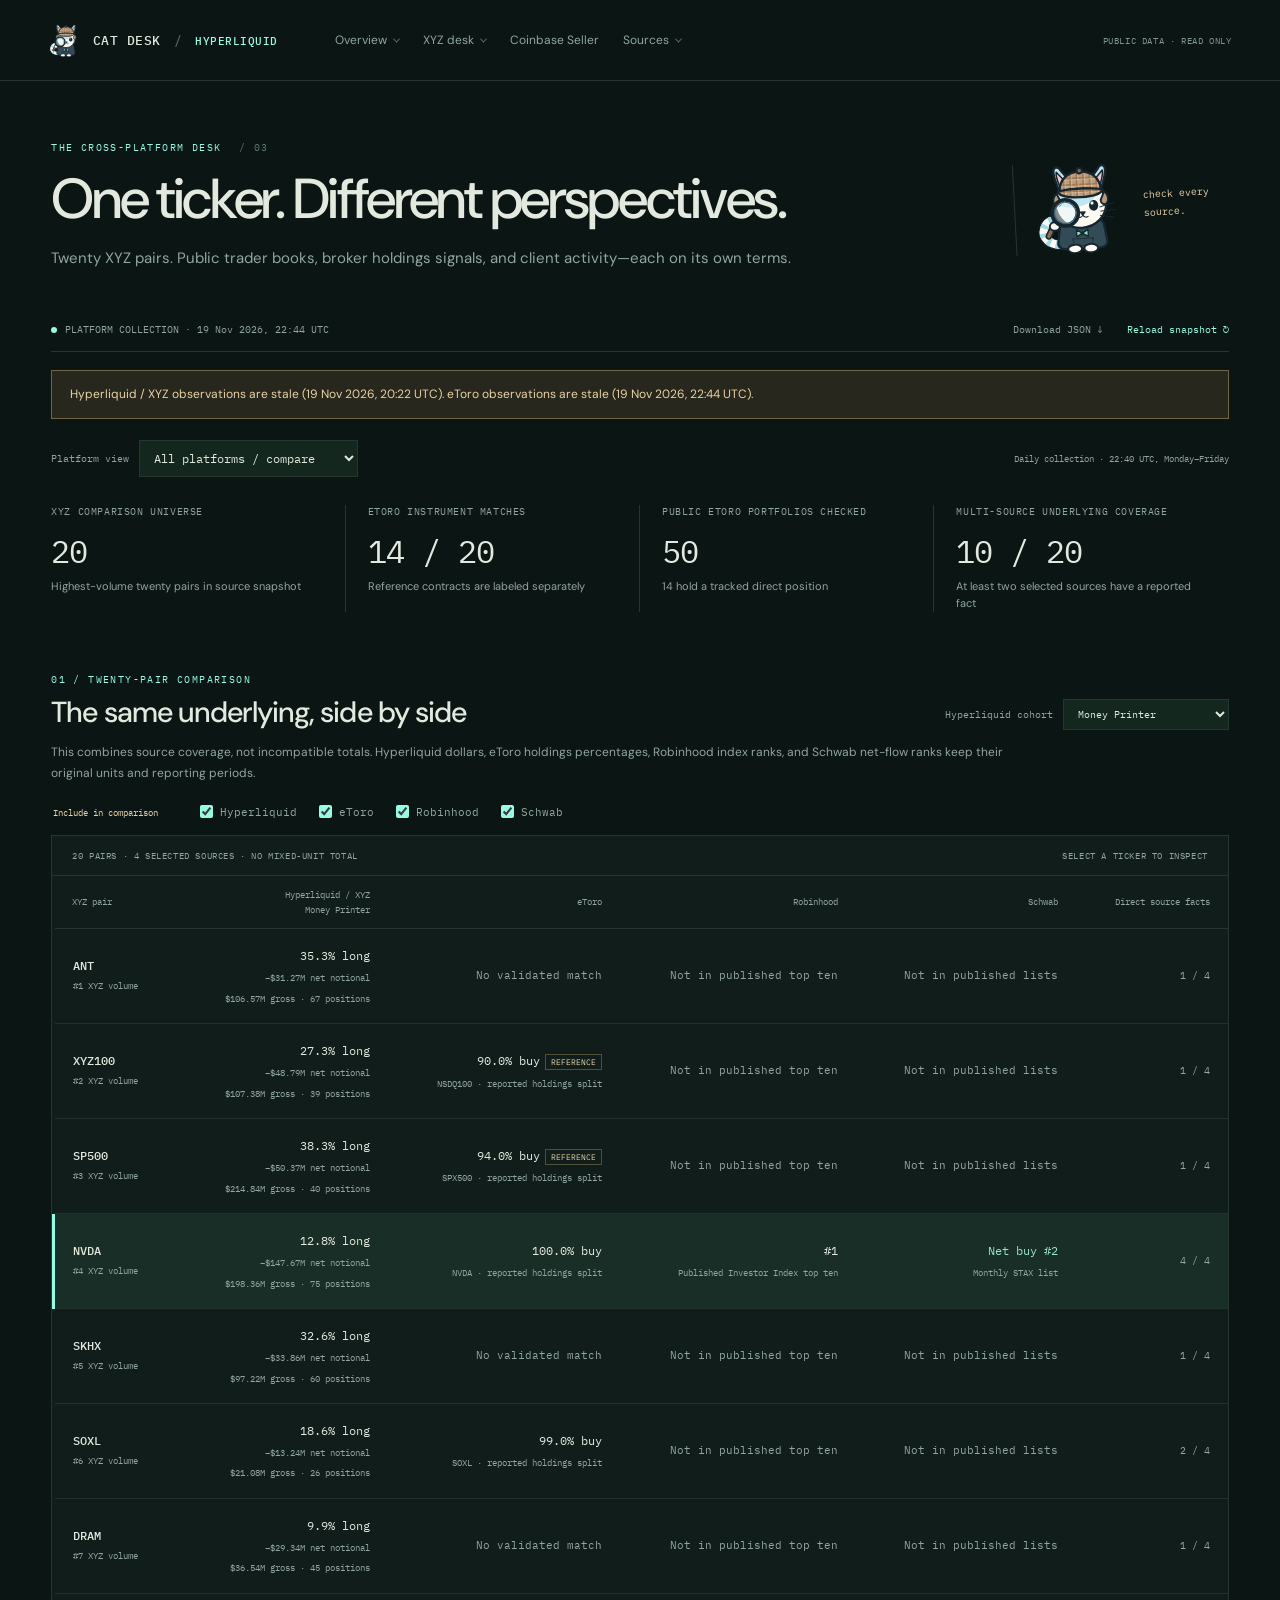
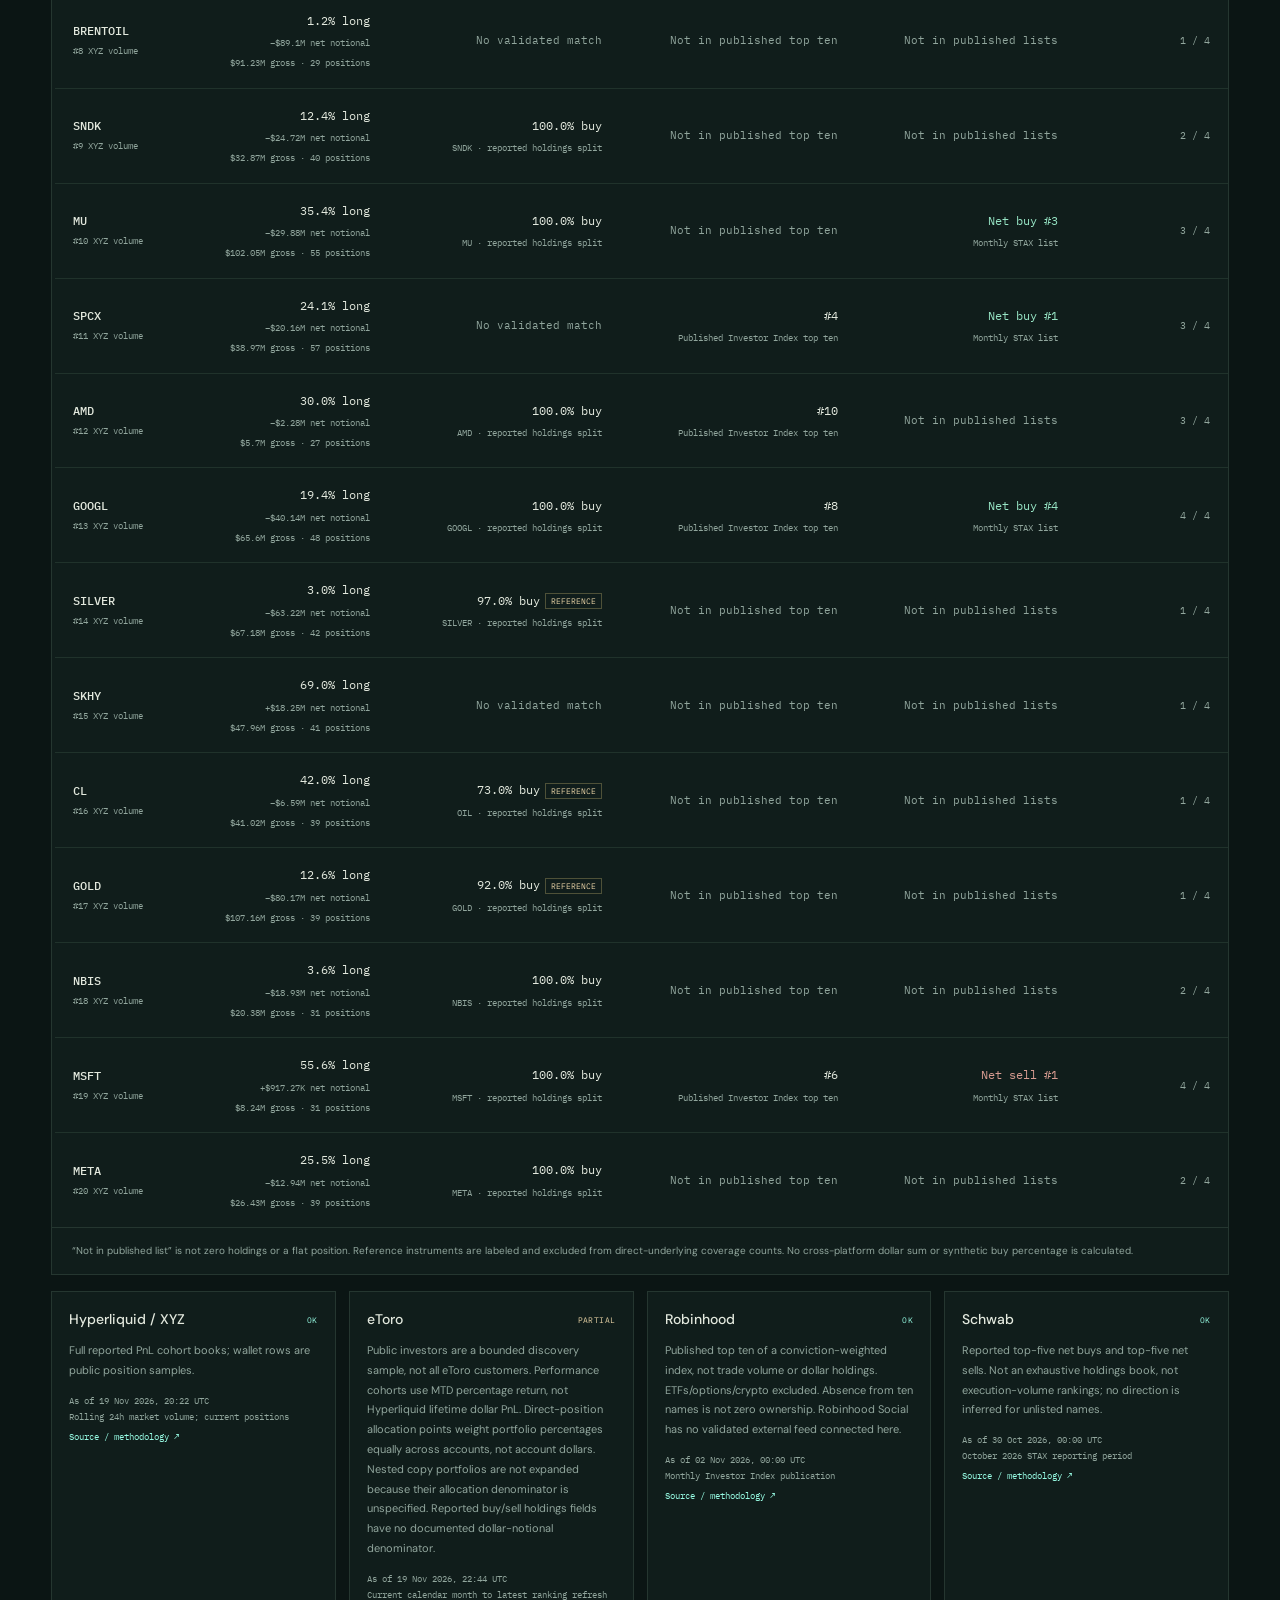
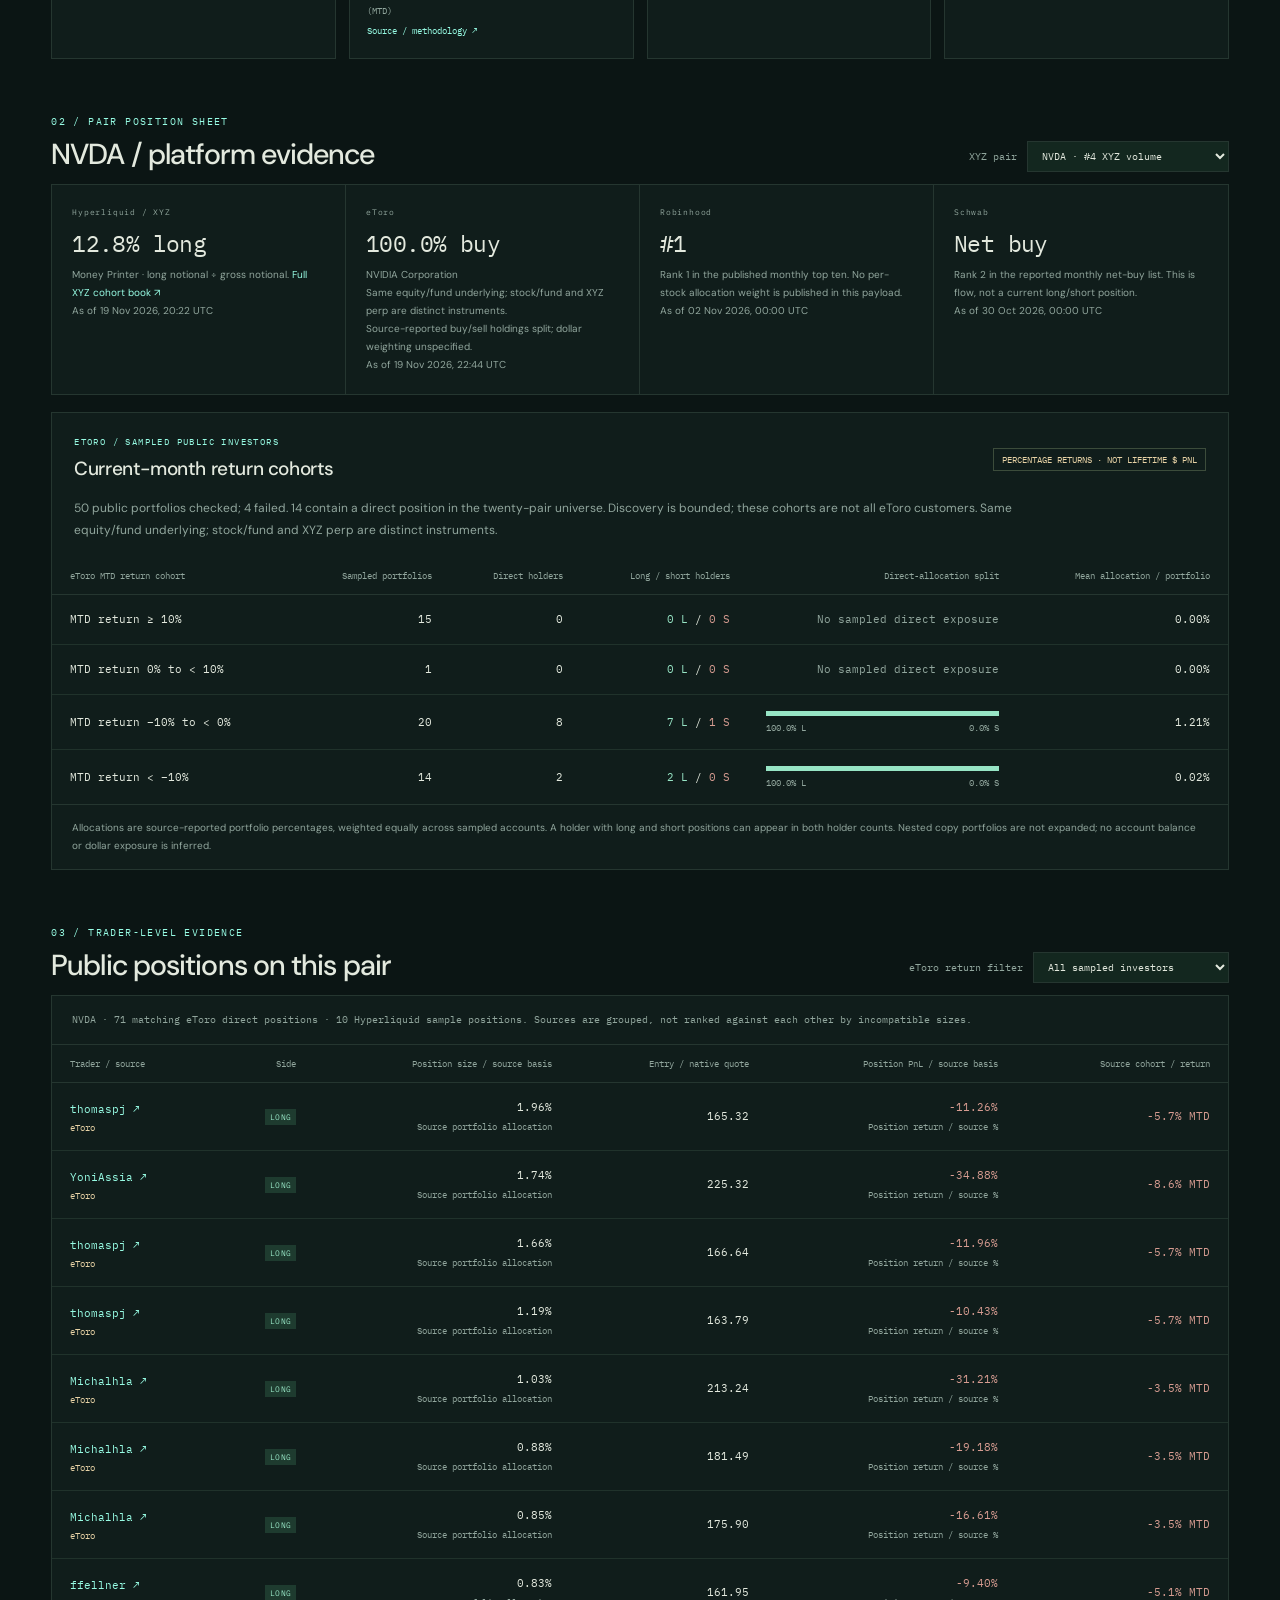
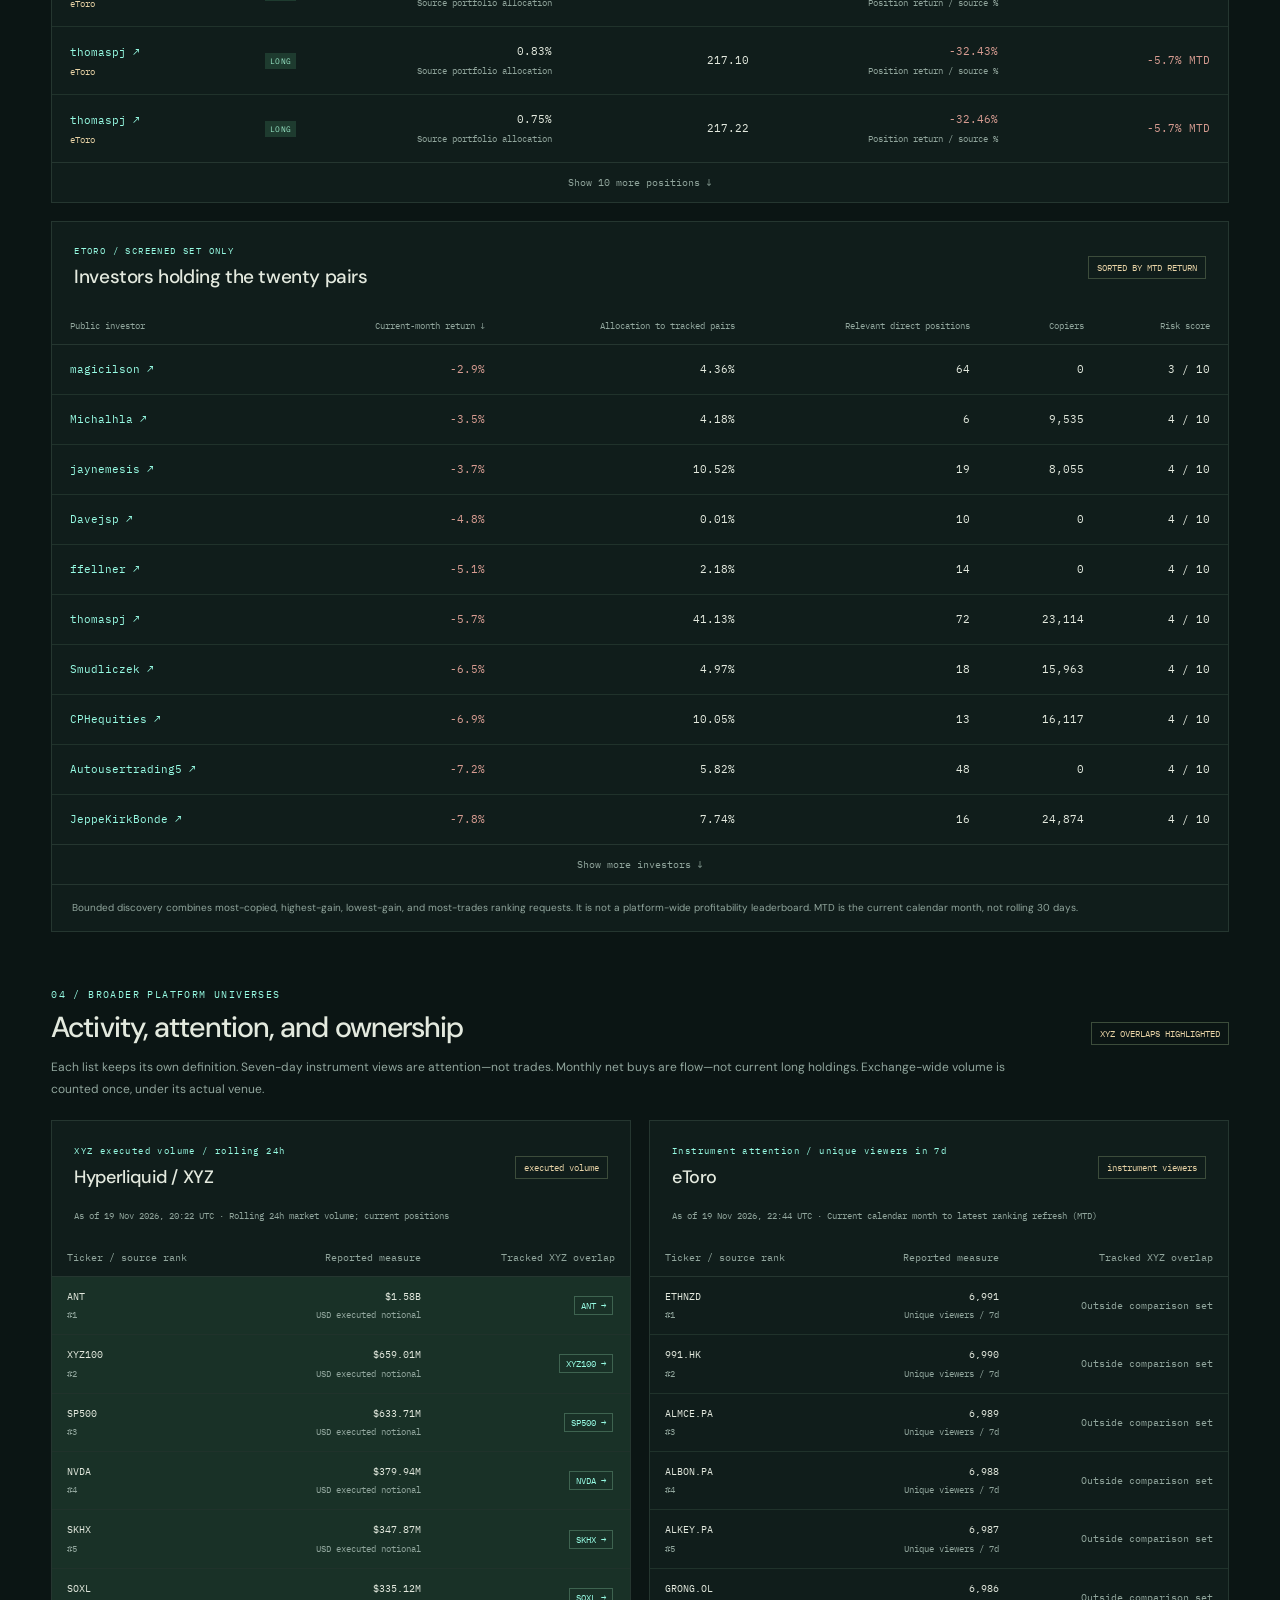
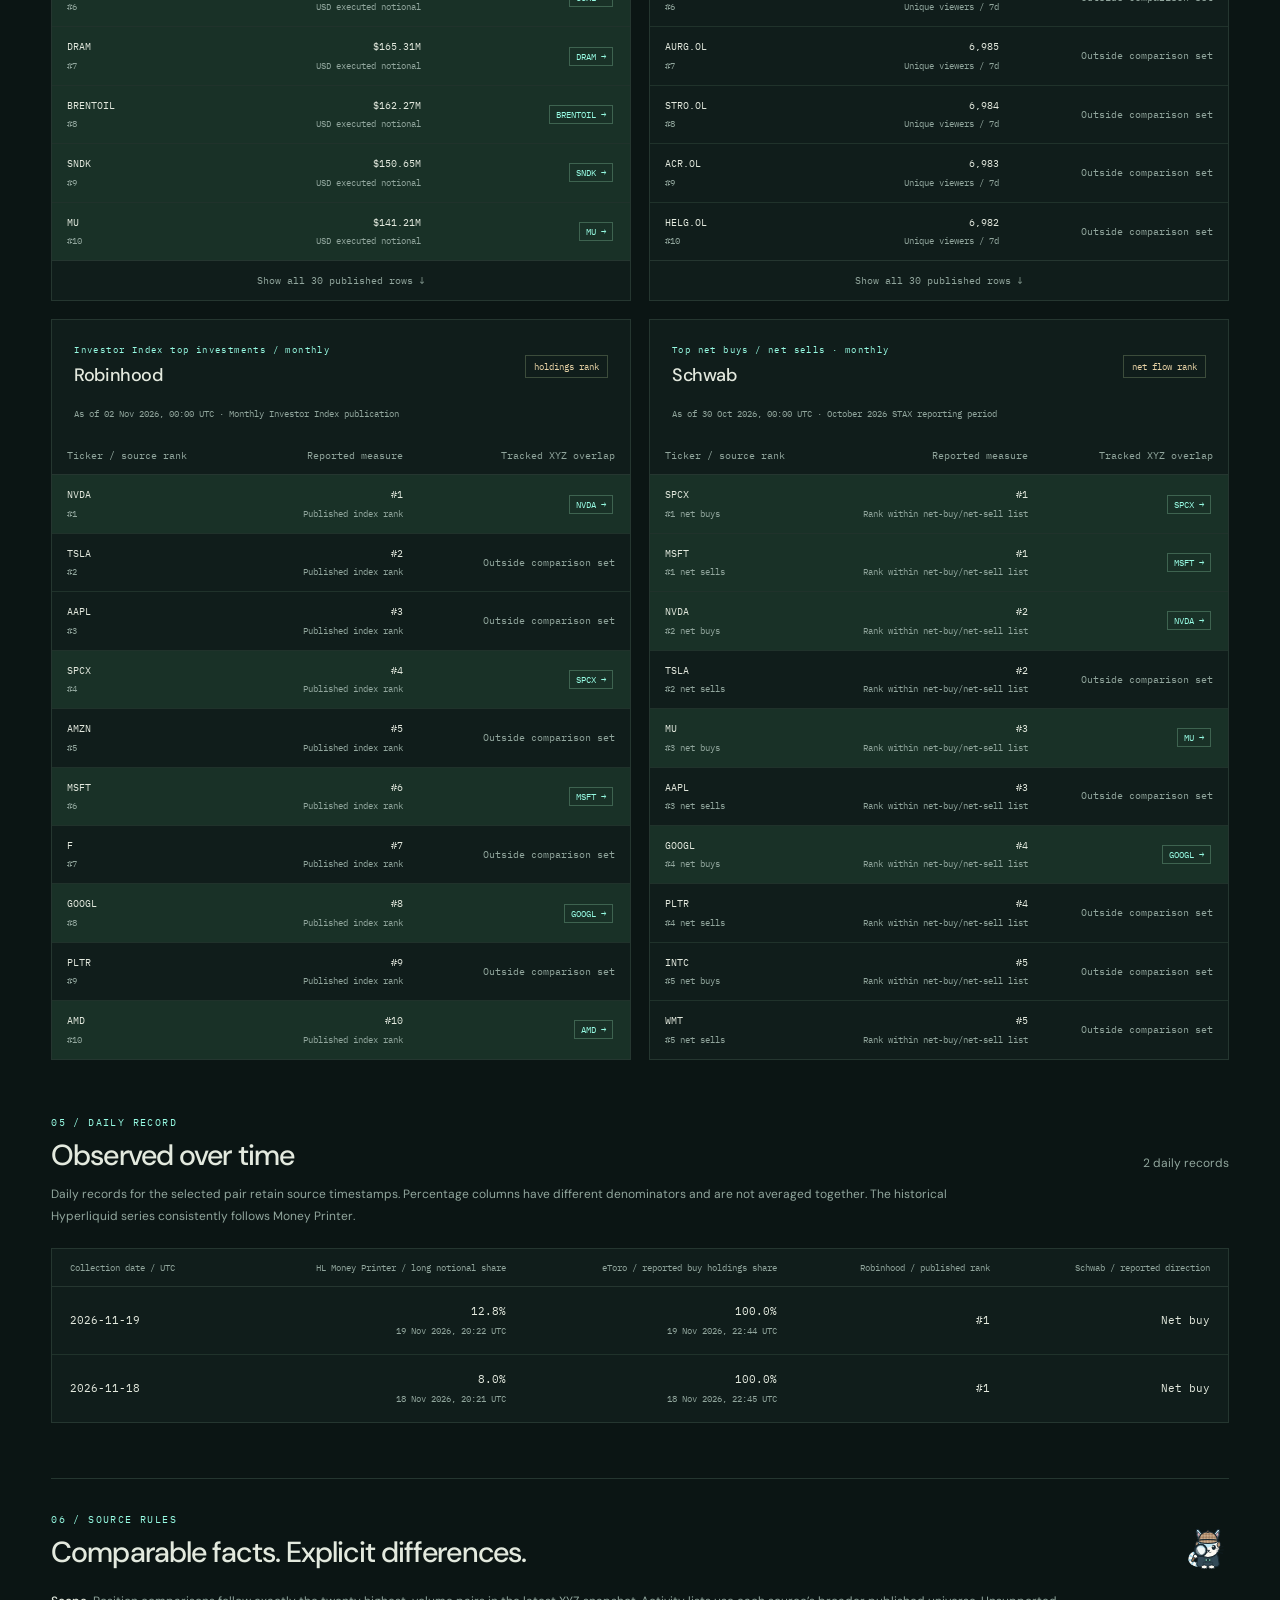
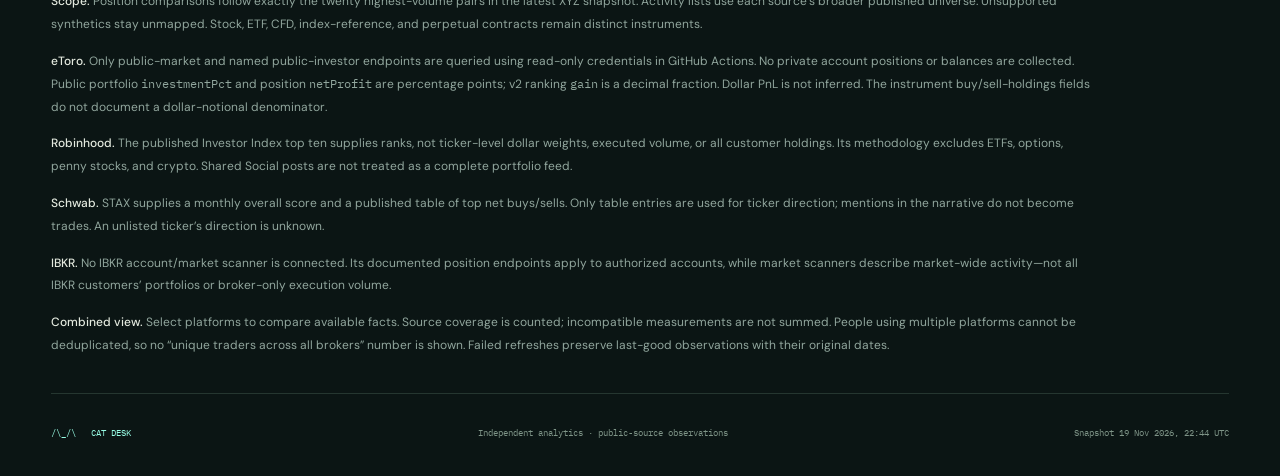
==== commit 32a85ad7: "Add Coinbase Seller investigation desk" ====
--- a/platforms.html
+++ b/platforms.html
@@ -24,6 +24,7 @@
         <a href="index.html#allocation">Asset allocation</a>
         <a href="index.html#book">Inside the book</a>
         <a href="index.html#positions">Largest open positions</a>
+        <a href="index.html#liquidations">Crypto liquidation watch</a>
       </div></div>
       <div class="nav-dd"><button type="button" aria-expanded="false">XYZ desk</button><div class="nav-menu">
         <a href="xyz.html#matrix">Cohort matrix</a>
@@ -33,6 +34,7 @@
         <a href="index.html#xyz">xyz specialists</a>
         <a href="platforms.html">Across platforms</a>
       </div></div>
+      <a href="coinbase-seller.html" class="seller-tab">Coinbase Seller</a>
       <div class="nav-dd"><button type="button" aria-expanded="false">Sources</button><div class="nav-menu">
         <a href="index.html#sources">Data sources</a>
         <a href="xyz.html#method">Coverage &amp; method</a>
--- a/styles.css
+++ b/styles.css
@@ -14,6 +14,7 @@
 .topbar nav{display:flex;align-items:center;gap:2px;margin:0}
 .topbar nav>a,.nav-dd>button{display:flex;align-items:center;gap:7px;padding:8px 11px;border:0;background:transparent;font:12px var(--sans);color:var(--muted);white-space:nowrap}
 .topbar nav>a:hover,.nav-dd>button:hover{color:var(--text);text-decoration:none}
+.topbar nav>a[aria-current=page]{color:var(--sand)}
 .nav-dd{position:relative}
 .nav-dd>button{cursor:pointer}
 .nav-dd>button::after{content:'';width:4px;height:4px;border-right:1px solid currentColor;border-bottom:1px solid currentColor;transform:rotate(45deg) translate(-1px,-1px);opacity:.65;transition:transform .15s ease}
